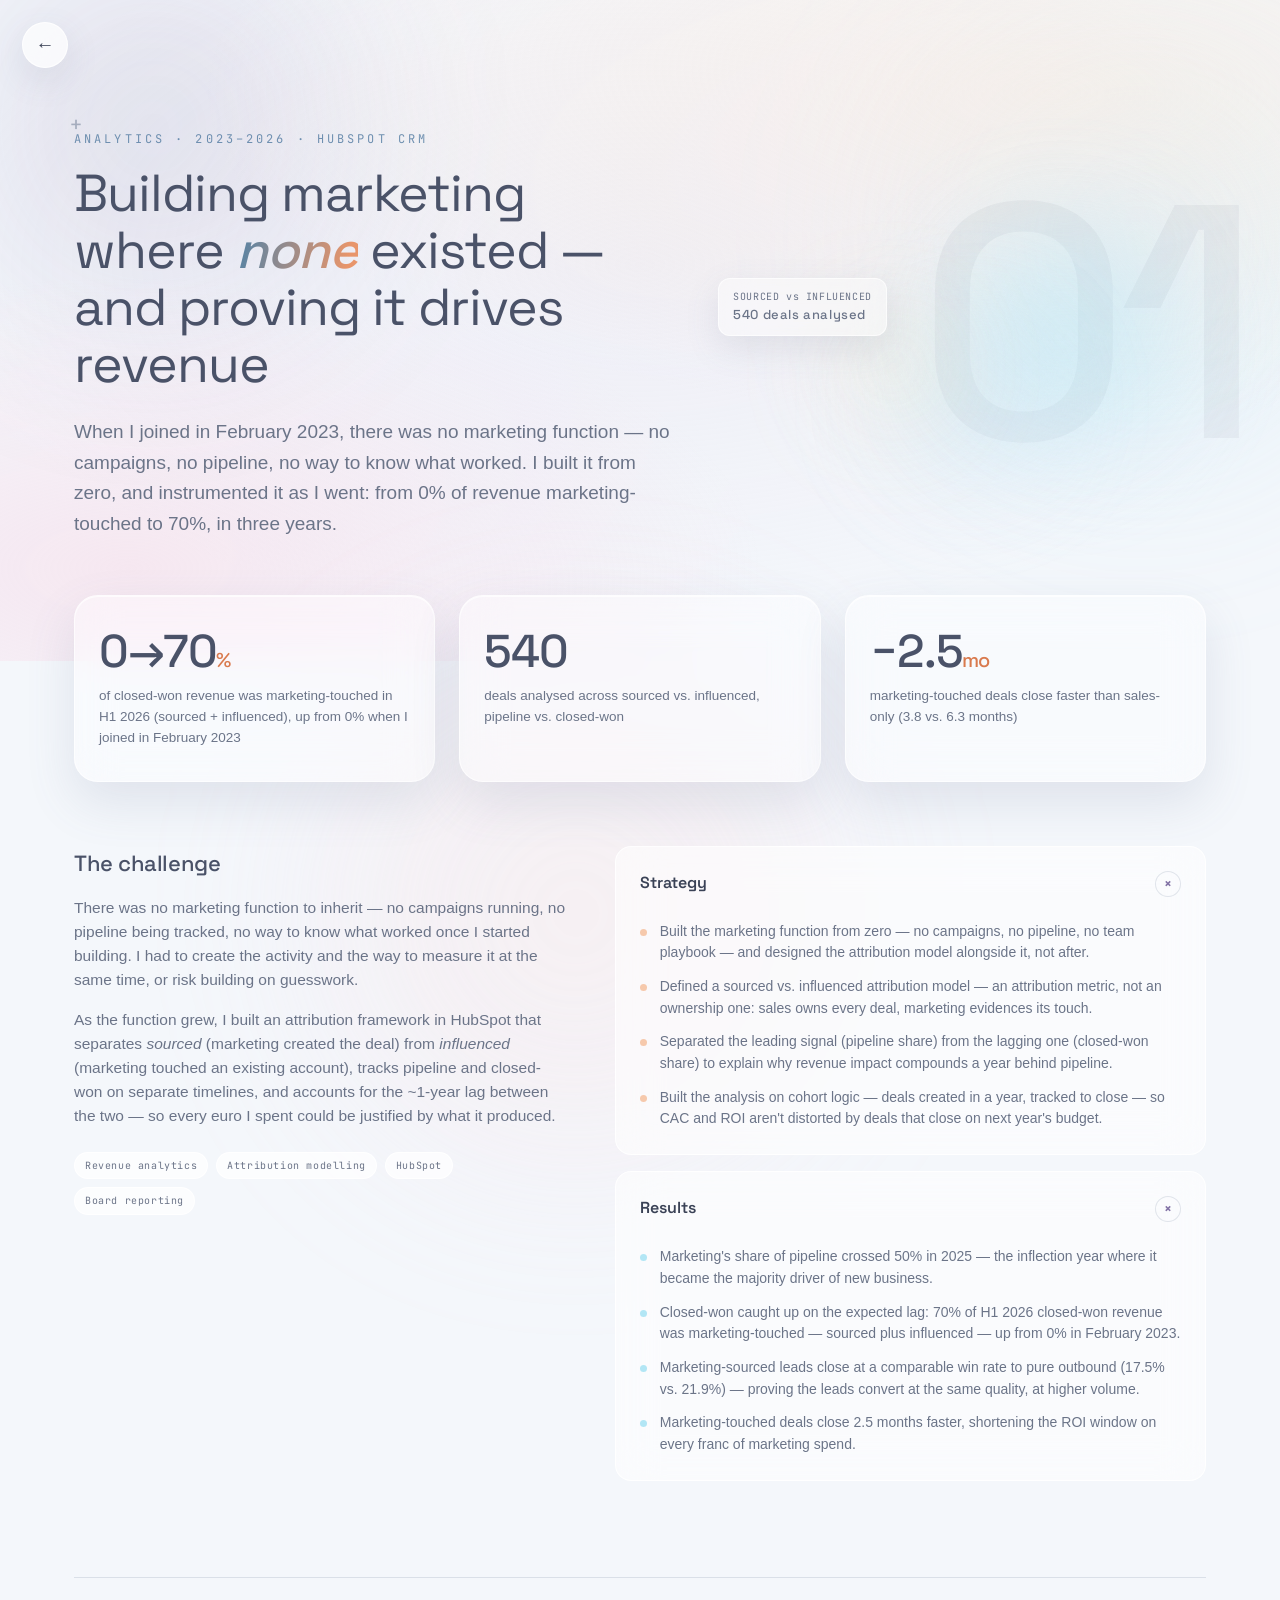
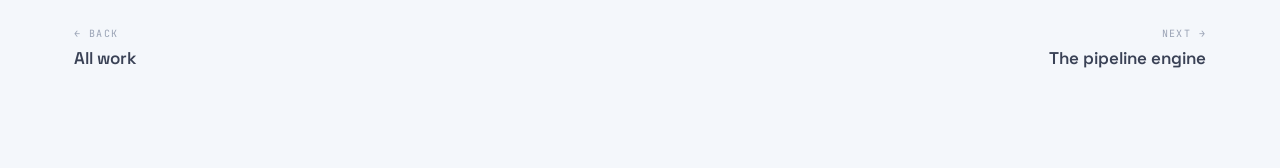
==== case-01-attribution.html @ 5f2e3ffb "Add files via upload Portfolio v2" ====
<!DOCTYPE html>
<html lang="en">
<head>
<meta charset="UTF-8">
<meta name="viewport" content="width=device-width, initial-scale=1.0">
<title>Building marketing from zero — Léa Errog</title>
<meta name="description" content="How I built RetinAI's marketing function from zero and proved it drives revenue — from 0% to 70% of closed-won revenue, across 540 deals.">
<link rel="preconnect" href="https://fonts.googleapis.com">
<link rel="preconnect" href="https://fonts.gstatic.com" crossorigin>
<link href="https://fonts.googleapis.com/css2?family=Space+Grotesk:wght@400;500;600;700&family=JetBrains+Mono:wght@400;500&display=swap" rel="stylesheet">
<link rel="stylesheet" href="prism.css">
</head>
<body class="tint-photon">
<div class="aura"><span class="a"></span><span class="b"></span><span class="c"></span></div>
<a class="cs-back" href="index.html" aria-label="Back to home">←</a>

<section class="cs-hero">
  <div class="cs-hero-bg"></div>
  <div class="wrap">
    <div class="cs-num">01</div>
    <div class="cs-hero-grid">
      <div class="reveal">
        <div class="eyebrow mk">Analytics · 2023–2026 · HubSpot CRM</div>
        <h1>Building marketing where <span class="hl">none</span> existed — and proving it drives revenue</h1>
        <p class="cs-standfirst">When I joined in February 2023, there was no marketing function — no campaigns, no pipeline, no way to know what worked. I built it from zero, and instrumented it as I went: from 0% of revenue marketing-touched to 70%, in three years.</p>
      </div>
      <div class="cs-visual reveal">
        <div class="cs-orb a"></div>
        <div class="cs-orb b"></div>
        <div class="cs-orb c"></div>
        <div class="chip">SOURCED vs INFLUENCED<b>540 deals analysed</b></div>
      </div>
    </div>
  </div>
</section>

<div class="wrap">
  <div class="cs-stats">
    <div class="cs-stat glass reveal"><div class="n">0→70<span class="u">%</span></div><div class="c">of closed-won revenue was marketing-touched in H1 2026 (sourced + influenced), up from 0% when I joined in February 2023</div></div>
    <div class="cs-stat glass reveal"><div class="n">540</div><div class="c">deals analysed across sourced vs. influenced, pipeline vs. closed-won</div></div>
    <div class="cs-stat glass reveal"><div class="n">−2.5<span class="u">mo</span></div><div class="c">marketing-touched deals close faster than sales-only (3.8 vs. 6.3 months)</div></div>
  </div>

  <div class="cs-body">
    <div class="cs-context reveal">
      <h2>The challenge</h2>
      <p>There was no marketing function to inherit — no campaigns running, no pipeline being tracked, no way to know what worked once I started building. I had to create the activity and the way to measure it at the same time, or risk building on guesswork.</p>
      <p>As the function grew, I built an attribution framework in HubSpot that separates <em>sourced</em> (marketing created the deal) from <em>influenced</em> (marketing touched an existing account), tracks pipeline and closed-won on separate timelines, and accounts for the ~1-year lag between the two — so every euro I spent could be justified by what it produced.</p>
      <div class="tags">
        <span>Revenue analytics</span><span>Attribution modelling</span><span>HubSpot</span><span>Board reporting</span>
      </div>
    </div>

    <div class="cs-toggles reveal">
      <details class="tg" open>
        <summary>Strategy <span class="ic">+</span></summary>
        <div class="content">
          <ul>
            <li>Built the marketing function from zero — no campaigns, no pipeline, no team playbook — and designed the attribution model alongside it, not after.</li>
            <li>Defined a sourced vs. influenced attribution model — an attribution metric, not an ownership one: sales owns every deal, marketing evidences its touch.</li>
            <li>Separated the leading signal (pipeline share) from the lagging one (closed-won share) to explain why revenue impact compounds a year behind pipeline.</li>
            <li>Built the analysis on cohort logic — deals created in a year, tracked to close — so CAC and ROI aren't distorted by deals that close on next year's budget.</li>
          </ul>
        </div>
      </details>
      <details class="tg res" open>
        <summary>Results <span class="ic">+</span></summary>
        <div class="content">
          <ul>
            <li>Marketing's share of pipeline crossed 50% in 2025 — the inflection year where it became the majority driver of new business.</li>
            <li>Closed-won caught up on the expected lag: 70% of H1 2026 closed-won revenue was marketing-touched — sourced plus influenced — up from 0% in February 2023.</li>
            <li>Marketing-sourced leads close at a comparable win rate to pure outbound (17.5% vs. 21.9%) — proving the leads convert at the same quality, at higher volume.</li>
            <li>Marketing-touched deals close 2.5 months faster, shortening the ROI window on every franc of marketing spend.</li>
          </ul>
        </div>
      </details>
    </div>
  </div>

  <nav class="cs-nav">
    <a class="prev" href="index.html"><span class="lbl">← Back</span><span class="t">All work</span></a>
    <a class="next" href="case-02-demand.html"><span class="lbl">Next →</span><span class="t">The pipeline engine</span></a>
  </nav>
</div>

<script>
const io=new IntersectionObserver((es)=>{es.forEach(e=>{if(e.isIntersecting){e.target.classList.add('in');io.unobserve(e.target)}})},{threshold:.12});
document.querySelectorAll('.reveal').forEach((el,i)=>{el.style.transitionDelay=(Math.min(i,5)*70)+'ms';io.observe(el)});
</script>
</body>
</html>
---- prism.css ----
/* ============================================================
   PRISM — shared design system for Léa Errog's portfolio
   Light, prismatic, glass. Reused by every page.
   ============================================================ */

:root{
  --chalk:#F7F9FB;--frost:#EDF1F4;--ice:#C3D5EA;--photon:#B2E6F5;
  --vectoris:#587FA4;--prisme:#8272A5;
  --radiance:#FCEBDD;--phare:#E79A63;--flux:#F6E6A8;--aurora:#F9D0E2;
  --accent:#E8956B;--accent-deep:#D97A4E;--accent-soft:#F6C9AC;

  --bg:#F4F7FB;--bg-elev:#FFFFFF;
  --surface:rgba(255,255,255,0.55);
  --surface-strong:rgba(255,255,255,0.72);
  --surface-brd:rgba(255,255,255,0.85);
  --ink:#3A4256;--ink-soft:#6B7488;--ink-faint:#9AA3B5;
  --hairline:rgba(90,105,140,0.16);

  --glass-blur:22px;
  --shadow-sm:0 1px 2px rgba(90,105,140,.06),0 4px 14px rgba(90,105,140,.06);
  --shadow-md:0 12px 34px rgba(90,105,140,.13);
  --shadow-lg:0 30px 70px rgba(90,105,140,.18);

  --font-display:"Space Grotesk",-apple-system,BlinkMacSystemFont,"Segoe UI",sans-serif;
  --font-body:-apple-system,BlinkMacSystemFont,"Segoe UI",Roboto,Helvetica,Arial,sans-serif;
  --font-mono:"JetBrains Mono",ui-monospace,SFMono-Regular,Menlo,monospace;

  --s2:8px;--s3:12px;--s4:16px;--s6:24px;--s8:32px;--s12:48px;--s16:64px;--s24:96px;--s32:128px;
  --r-s:10px;--r-m:16px;--r-l:24px;--r-xl:34px;--r-pill:999px;

  /* iridescent recipes */
  --iris-1:linear-gradient(135deg,#DCE7F3 0%,#C9E4F1 35%,#E4D9EC 68%,#FCEBDD 100%);
  --iris-2:linear-gradient(150deg,#E8E1F0 0%,#C9E4F1 40%,#F9D0E2 75%,#F6E6A8 100%);
  --iris-3:linear-gradient(120deg,#B2E6F5 0%,#8272A5 55%,#F6C9AC 100%);
}

*{box-sizing:border-box;margin:0;padding:0}
html{scroll-behavior:smooth}
body{
  font-family:var(--font-body);
  background:var(--bg);
  color:var(--ink);
  line-height:1.55;
  -webkit-font-smoothing:antialiased;
  overflow-x:hidden;
}

/* ambient prismatic wash — shared */
.aura{position:fixed;inset:0;z-index:0;pointer-events:none}
.aura span{position:absolute;border-radius:50%;filter:blur(100px);opacity:.65}
.aura .a{width:44vw;height:44vw;left:-10vw;top:-12vw;background:radial-gradient(circle,rgba(130,114,165,.4),transparent 62%)}
.aura .b{width:50vw;height:50vw;right:-14vw;top:-6vw;background:radial-gradient(circle,rgba(178,230,245,.6),transparent 62%)}
.aura .c{width:42vw;height:42vw;left:24vw;bottom:-22vw;background:radial-gradient(circle,rgba(252,235,221,.55),rgba(249,208,226,.35) 55%,transparent 70%)}

.wrap{position:relative;z-index:1;max-width:1180px;margin:0 auto;padding:0 var(--s6)}

/* crosshair marker */
.mk{position:relative}
.mk::before{content:"+";position:absolute;top:-16px;left:-4px;color:var(--ink-faint);
  font-family:var(--font-mono);font-weight:400;font-size:20px;line-height:1}

/* nav pill */
.nav{position:fixed;top:22px;left:50%;transform:translateX(-50%);z-index:50;
  display:flex;align-items:center;gap:6px;padding:6px 6px 6px 18px;
  background:var(--surface-strong);backdrop-filter:blur(var(--glass-blur));
  border:1px solid var(--surface-brd);border-radius:var(--r-pill);box-shadow:var(--shadow-md);
  transition:transform .4s cubic-bezier(.2,.8,.2,1),opacity .4s}
.nav.nav-hidden{transform:translateX(-50%) translateY(-140%);opacity:0;pointer-events:none}
.nav .brand{font-family:var(--font-display);font-weight:700;font-size:15px;letter-spacing:-.02em;margin-right:12px;display:flex;align-items:center;gap:8px;color:var(--ink);text-decoration:none}
.nav .brand .dot{width:9px;height:9px;border-radius:50%;
  background:conic-gradient(from 180deg,var(--photon),var(--prisme),var(--accent-soft),var(--photon))}
.nav .brand .avatar-nav{width:28px;height:28px;border-radius:50%;object-fit:cover;
  border:1.5px solid rgba(255,255,255,.9);box-shadow:0 2px 8px rgba(90,105,140,.2)}
.nav a.link{color:var(--ink-soft);text-decoration:none;font-size:13.5px;font-weight:500;padding:8px 14px;border-radius:var(--r-pill);transition:all .2s}
.nav a.link:hover{color:var(--ink);background:rgba(255,255,255,.5)}
.nav a.cta{background:var(--ink);color:#fff;font-size:13.5px;font-weight:600;padding:9px 16px;border-radius:var(--r-pill);text-decoration:none;transition:background .2s}
.nav a.cta:hover{background:var(--accent-deep)}
@media(max-width:640px){.nav a.link{display:none}}

/* glass panel */
.glass{background:var(--surface);backdrop-filter:blur(var(--glass-blur));
  border:1px solid var(--surface-brd);border-radius:var(--r-l);box-shadow:var(--shadow-md)}

/* eyebrow / labels */
.eyebrow{font-family:var(--font-mono);font-size:12px;letter-spacing:.26em;text-transform:uppercase;color:var(--prisme)}
.eyelabel{font-family:var(--font-mono);font-size:11px;letter-spacing:.2em;text-transform:uppercase;color:var(--ink-faint)}

/* buttons */
.btn{font-family:var(--font-body);font-weight:600;font-size:14px;padding:12px 22px;border-radius:var(--r-pill);
  border:1px solid transparent;cursor:pointer;transition:all .2s;display:inline-flex;gap:9px;align-items:center;text-decoration:none}
.btn:focus-visible{outline:2px solid var(--prisme);outline-offset:3px}
.btn-primary{background:var(--accent);color:#fff}
.btn-primary:hover{background:var(--accent-deep);transform:translateY(-1px)}
.btn-ghost{background:var(--surface-strong);backdrop-filter:blur(10px);border-color:var(--surface-brd);color:var(--ink)}
.btn-ghost:hover{border-color:var(--prisme);color:var(--prisme)}

/* arrow circle */
.arrow-circle{width:44px;height:44px;border-radius:50%;background:var(--ink);color:#fff;
  display:inline-flex;align-items:center;justify-content:center;font-size:18px;transition:all .25s;flex-shrink:0}

/* reveal on scroll */
.reveal{opacity:0;transform:translateY(24px);transition:opacity .7s ease,transform .7s cubic-bezier(.2,.8,.2,1)}
.reveal.in{opacity:1;transform:none}

@media(prefers-reduced-motion:reduce){
  *{animation:none!important;transition:none!important;scroll-behavior:auto!important}
  .reveal{opacity:1;transform:none}
}

/* ============================================================
   CASE STUDY PAGE LAYOUT (shared by all 5 case pages)
   ============================================================ */
.cs-back{position:fixed;top:22px;left:22px;z-index:50;width:46px;height:46px;border-radius:50%;
  background:var(--surface-strong);backdrop-filter:blur(var(--glass-blur));border:1px solid var(--surface-brd);
  box-shadow:var(--shadow-md);display:flex;align-items:center;justify-content:center;color:var(--ink);text-decoration:none;font-size:19px;transition:all .2s}
.cs-back:hover{border-color:var(--prisme);color:var(--prisme);transform:translateX(-2px)}

/* hero of a case study: giant number + out-of-frame iridescent visual */
.cs-hero{position:relative;padding:130px 0 var(--s8);overflow:visible}
.cs-hero-bg{position:absolute;top:0;left:0;right:0;bottom:-90px;z-index:0;pointer-events:none;
  background:radial-gradient(120% 90% at 82% 14%,var(--tint-a,rgba(252,235,221,.5)),transparent 55%),
             radial-gradient(90% 80% at 10% 86%,var(--tint-b,rgba(249,208,226,.4)),transparent 55%),
             radial-gradient(90% 90% at 50% 40%,rgba(226,217,236,.28),transparent 62%)}
.cs-hero .eyebrow{margin-bottom:var(--s4);color:var(--vectoris);opacity:.85}
.cs-hero-grid{display:grid;grid-template-columns:1.1fr 0.9fr;gap:var(--s12);align-items:center}
.cs-num{position:absolute;top:60px;right:-20px;font-family:var(--font-display);font-weight:500;
  font-size:clamp(150px,26vw,340px);letter-spacing:-.04em;line-height:.8;color:#4A5268;opacity:.06;z-index:0;pointer-events:none}
.cs-hero h1{font-family:var(--font-display);font-weight:400;letter-spacing:-.02em;line-height:1.1;
  font-size:clamp(30px,4.2vw,52px);margin-bottom:var(--s6);position:relative;z-index:2;color:#4A5268}
.cs-standfirst{font-size:clamp(15px,1.8vw,19px);color:var(--ink-soft);max-width:600px;position:relative;z-index:2;line-height:1.6}

/* per-case colour echo (matches its folder on the home) */
.tint-photon{--orb:linear-gradient(120deg,#B2E6F5,#587FA4 60%,#C9E4F1);--orb-b:linear-gradient(150deg,#EAF6FB,#C9E4F1 55%,#B2E6F5)}
.tint-teal  {--orb:linear-gradient(120deg,#B4E1CB,#6FB89A 60%,#C9E4F1);--orb-b:linear-gradient(150deg,#E1F5EE,#B4E1CB 55%,#9FE1CB)}
.tint-coral {--orb:linear-gradient(120deg,#FCEBDD,#E79A63 65%,#F6C9AC);--orb-b:linear-gradient(150deg,#FDEFE8,#FCEBDD 55%,#F6C9AC)}
.tint-prisme{--orb:linear-gradient(120deg,#E4D9EC,#8272A5 60%,#F9D0E2);--orb-b:linear-gradient(150deg,#F7EEF9,#E4D9EC 55%,#C9C0DC)}
.tint-aurora{--orb:linear-gradient(120deg,#F9D0E2,#B85A82 65%,#E4D9EC);--orb-b:linear-gradient(150deg,#FDEAF1,#F9D0E2 55%,#F4C0D1)}

/* per-case colour echo (soft, matches its folder on the home) */
.tint-photon{--orb:radial-gradient(circle,rgba(178,230,245,.7),transparent 66%);--orb-b:radial-gradient(circle,rgba(201,228,241,.6),transparent 66%);--cs-hl:#4E82A8}
.tint-teal  {--orb:radial-gradient(circle,rgba(180,225,203,.65),transparent 66%);--orb-b:radial-gradient(circle,rgba(159,225,203,.55),transparent 66%);--cs-hl:#4E9E7B}
.tint-coral {--orb:radial-gradient(circle,rgba(252,235,221,.75),transparent 66%);--orb-b:radial-gradient(circle,rgba(246,201,172,.6),transparent 66%);--cs-hl:#D97A4E}
.tint-prisme{--orb:radial-gradient(circle,rgba(226,217,236,.7),transparent 66%);--orb-b:radial-gradient(circle,rgba(249,208,226,.55),transparent 66%);--cs-hl:#8272A5}
.tint-aurora{--orb:radial-gradient(circle,rgba(249,208,226,.72),transparent 66%);--orb-b:radial-gradient(circle,rgba(244,192,209,.55),transparent 66%);--cs-hl:#C05F86}

/* title highlight, echoing the home hero */
.cs-hero h1 .hl{font-style:italic;font-weight:500;
  background:linear-gradient(100deg,var(--cs-hl,var(--prisme)),var(--accent) 90%);-webkit-background-clip:text;background-clip:text;color:transparent}

/* out-of-frame visual — soft diffuse blend, not a hard circle */
.cs-visual{position:relative;height:400px}
.cs-orb{position:absolute;border-radius:50%;filter:blur(48px);pointer-events:none;
  animation:orbFloat 13s ease-in-out infinite}
.cs-orb.a{width:70%;aspect-ratio:1;right:-6%;top:8%;background:var(--orb,radial-gradient(circle,rgba(178,230,245,.65),transparent 66%));opacity:.85}
.cs-orb.b{width:52%;aspect-ratio:1;right:22%;bottom:2%;background:var(--orb-b,radial-gradient(circle,rgba(249,208,226,.6),transparent 66%));opacity:.75;animation-duration:10s;animation-direction:reverse}
.cs-orb.c{width:40%;aspect-ratio:1;right:44%;top:34%;background:radial-gradient(circle,rgba(246,230,168,.4),transparent 66%);opacity:.6;animation-duration:16s}
@keyframes orbFloat{0%,100%{transform:translate(0,0) scale(1)}50%{transform:translate(-14px,-20px) scale(1.05)}}
.cs-visual .chip{position:absolute;top:36%;left:0;z-index:3;background:rgba(255,255,255,0.42);backdrop-filter:blur(16px) saturate(1.2);
  border:1px solid rgba(255,255,255,0.65);border-radius:12px;padding:10px 14px;box-shadow:var(--shadow-md);
  font-family:var(--font-mono);font-size:10px;letter-spacing:.06em;color:var(--ink-soft)}
.cs-visual .chip b{color:var(--ink-soft);font-weight:500;display:block;font-size:13px;font-family:var(--font-display)}
@media(max-width:860px){
  .cs-hero-grid{grid-template-columns:1fr}
  .cs-visual{height:220px;order:-1}
  .cs-num{font-size:clamp(120px,40vw,220px);top:80px}
}

/* stat strip — glass cards like the home */
.cs-stats{display:grid;grid-template-columns:repeat(3,1fr);gap:var(--s6);margin:var(--s6) 0 var(--s16);position:relative;z-index:1}
.cs-stat{padding:var(--s8) var(--s6);position:relative;overflow:hidden;border-radius:var(--r-l);
  background:rgba(255,255,255,0.42);backdrop-filter:blur(22px) saturate(1.3);-webkit-backdrop-filter:blur(22px) saturate(1.3);
  border:1px solid rgba(255,255,255,0.65);box-shadow:0 20px 50px rgba(90,105,140,.14),inset 0 1px 0 rgba(255,255,255,.7);
  transition:transform .4s cubic-bezier(.2,.8,.2,1),box-shadow .4s}
.cs-stat:hover{transform:translateY(-5px);box-shadow:0 28px 60px rgba(90,105,140,.2)}
.cs-stat .n{font-family:var(--font-display);font-weight:500;font-size:clamp(34px,4vw,46px);letter-spacing:-.03em;line-height:1;position:relative;color:#4A5268}
.cs-stat .n .u{font-size:20px;color:var(--accent-deep)}
.cs-stat .c{font-size:13.5px;color:var(--ink-soft);margin-top:var(--s3);position:relative}
@media(max-width:720px){.cs-stats{grid-template-columns:1fr}}

/* body: context + toggles */
.cs-body{padding-bottom:var(--s24);display:grid;grid-template-columns:1fr 1.2fr;gap:var(--s12);align-items:start}
.cs-context h2{font-family:var(--font-display);font-weight:500;font-size:22px;letter-spacing:-.02em;margin-bottom:var(--s4);color:#4A5268}
.cs-context p{color:var(--ink-soft);font-size:15.5px;margin-bottom:var(--s4)}
.cs-context .tags{display:flex;gap:8px;flex-wrap:wrap;margin-top:var(--s6)}
.cs-context .tags span{font-family:var(--font-mono);font-size:10px;letter-spacing:.06em;padding:5px 10px;border-radius:var(--r-pill);
  background:var(--surface-strong);border:1px solid var(--surface-brd);color:var(--ink-soft)}
.cs-toggles{display:flex;flex-direction:column;gap:var(--s4)}
.tg{border-radius:var(--r-m);border:1px solid var(--surface-brd);background:var(--surface);backdrop-filter:blur(var(--glass-blur));overflow:hidden}
.tg summary{list-style:none;cursor:pointer;padding:var(--s6);display:flex;align-items:center;justify-content:space-between;
  font-family:var(--font-display);font-weight:600;font-size:16px;transition:background .2s}
.tg summary::-webkit-details-marker{display:none}
.tg summary:hover{background:rgba(255,255,255,.4)}
.tg summary .ic{width:26px;height:26px;border-radius:50%;border:1px solid var(--hairline);display:flex;align-items:center;justify-content:center;font-size:15px;color:var(--prisme);transition:transform .3s}
.tg[open] summary .ic{transform:rotate(45deg)}
.tg .content{padding:0 var(--s6) var(--s6)}
.tg .content ul{list-style:none;display:flex;flex-direction:column;gap:var(--s3)}
.tg .content li{font-size:14px;color:var(--ink-soft);padding-left:20px;position:relative;line-height:1.55}
.tg .content li::before{content:"";position:absolute;left:0;top:8px;width:7px;height:7px;border-radius:50%;background:var(--accent-soft)}
.tg.res .content li::before{background:var(--photon)}
@media(max-width:860px){.cs-body{grid-template-columns:1fr}}

/* prev/next nav between case studies */
.cs-nav{border-top:1px solid var(--hairline);padding:var(--s12) 0 var(--s24);display:flex;justify-content:space-between;gap:var(--s4);flex-wrap:wrap}
.cs-nav a{text-decoration:none;color:var(--ink);display:flex;flex-direction:column;gap:4px;transition:color .2s}
.cs-nav a:hover{color:var(--accent-deep)}
.cs-nav a .lbl{font-family:var(--font-mono);font-size:10px;letter-spacing:.14em;text-transform:uppercase;color:var(--ink-faint)}
.cs-nav a .t{font-family:var(--font-display);font-weight:600;font-size:17px}
.cs-nav a.next{text-align:right;margin-left:auto}
@media(prefers-reduced-motion:reduce){.cs-orb{animation:none}}
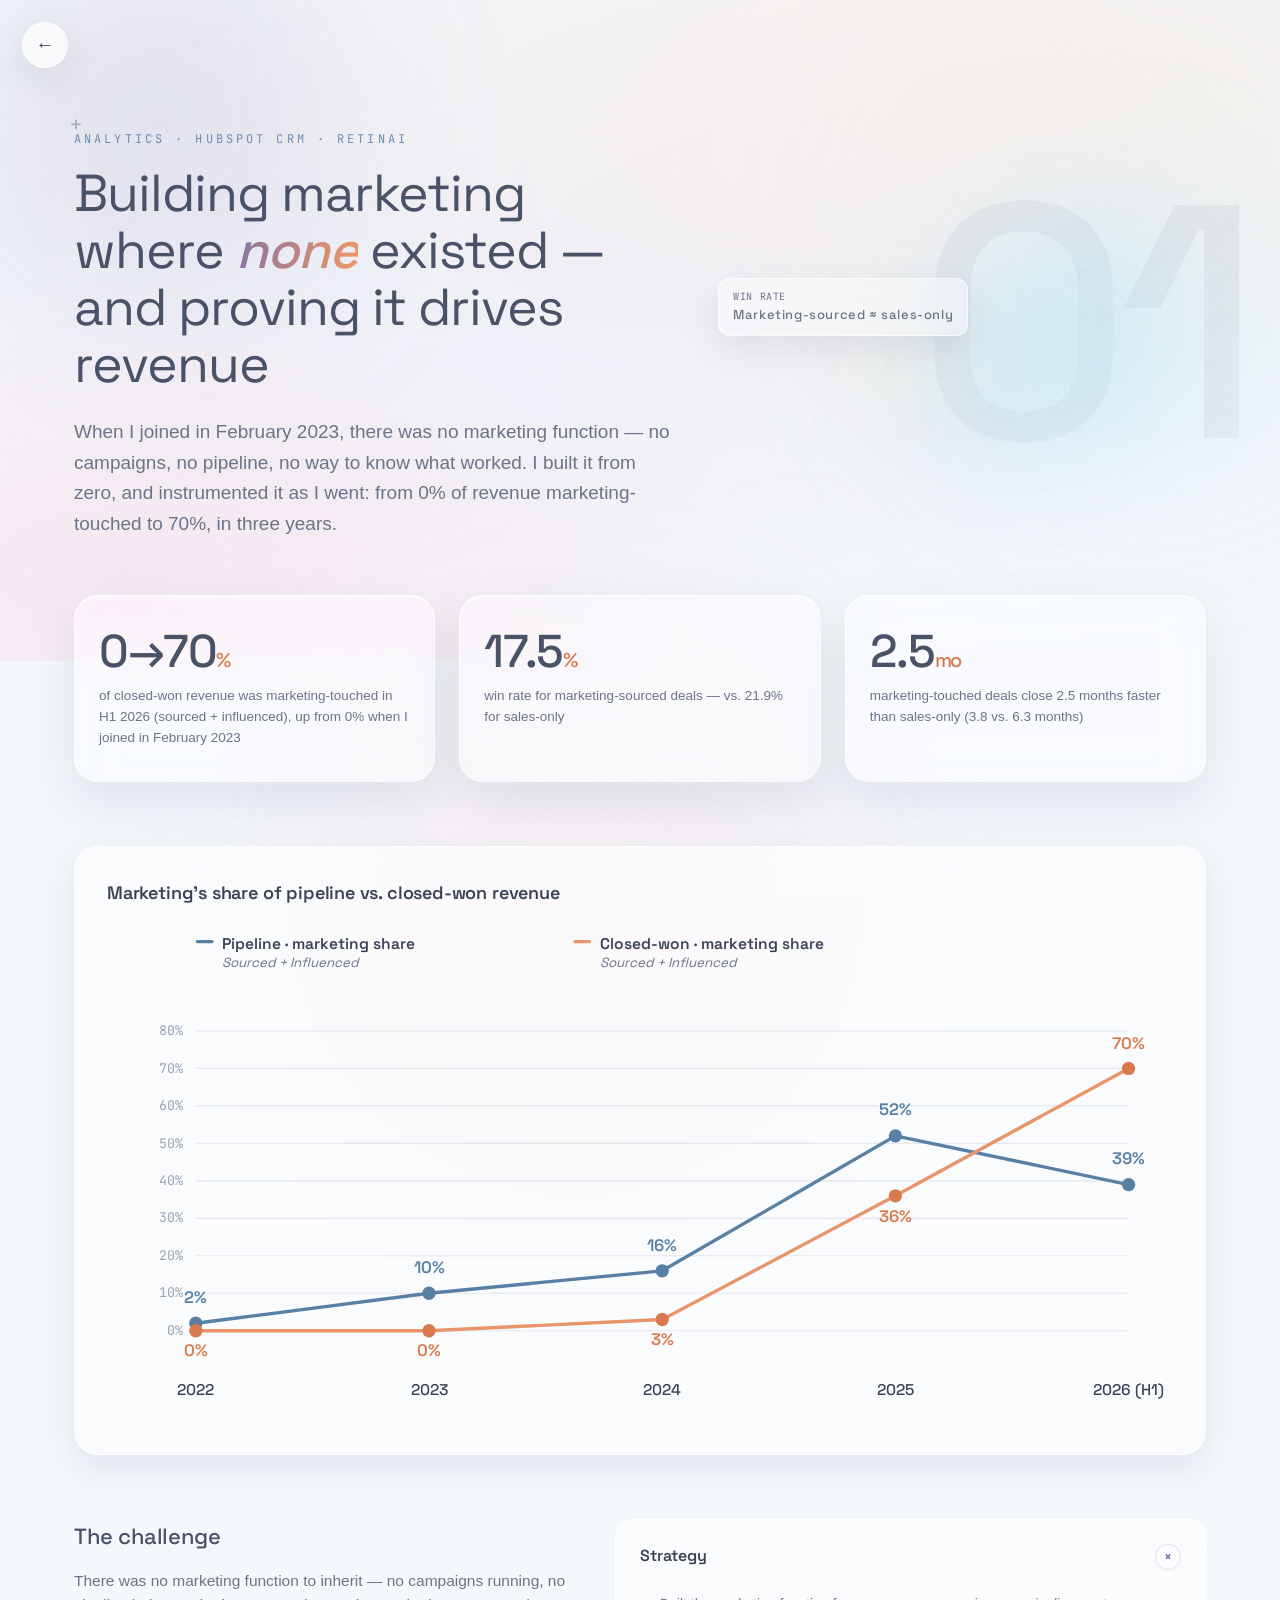
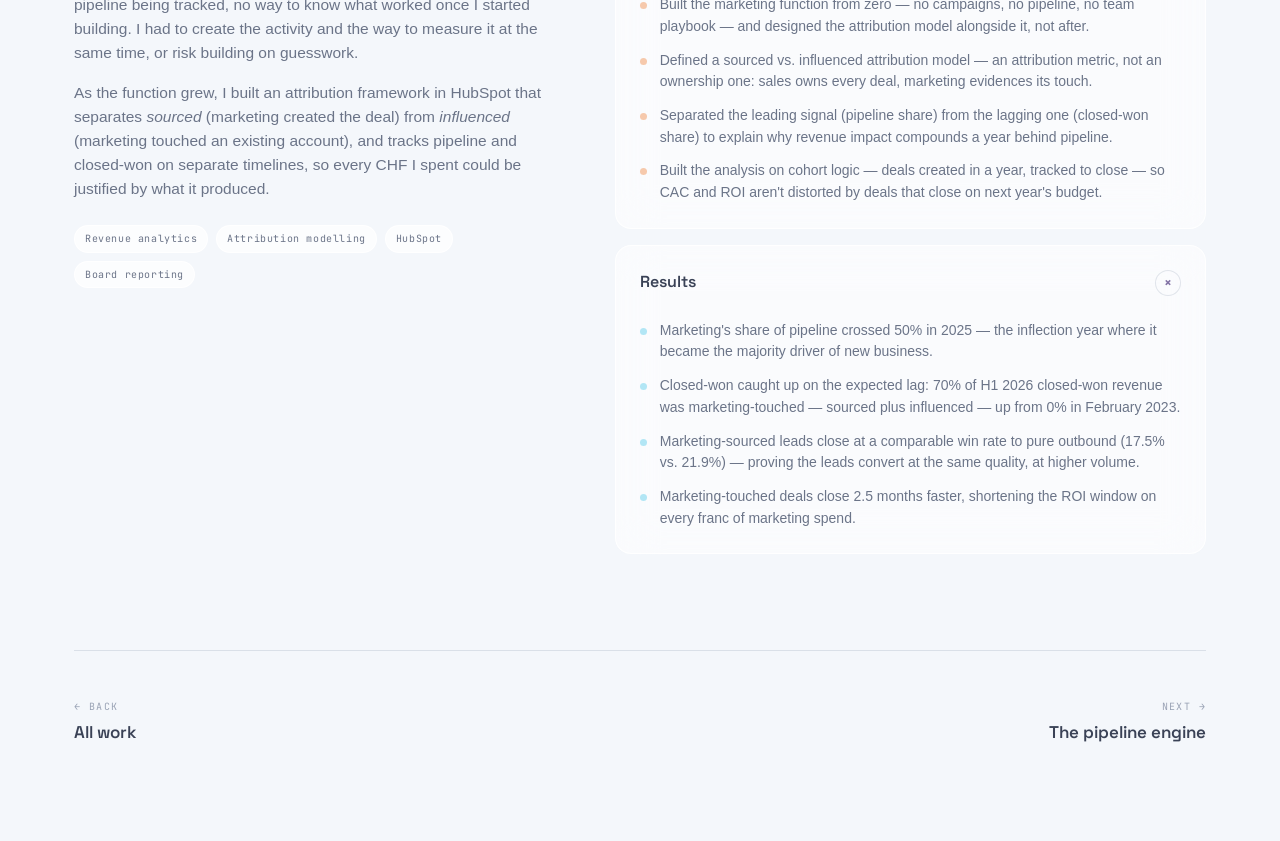
==== commit 25b52590: "Case study 1, improved Updated marketing attribution framework to track revenue in CHF instead of eu" ====
--- a/case-01-attribution.html
+++ b/case-01-attribution.html
@@ -8,7 +8,257 @@
 <link rel="preconnect" href="https://fonts.googleapis.com">
 <link rel="preconnect" href="https://fonts.gstatic.com" crossorigin>
 <link href="https://fonts.googleapis.com/css2?family=Space+Grotesk:wght@400;500;600;700&family=JetBrains+Mono:wght@400;500&display=swap" rel="stylesheet">
-<link rel="stylesheet" href="prism.css">
+<style>
+/* ============================================================
+   PRISM — shared design system for Léa Errog's portfolio
+   Light, prismatic, glass. Reused by every page.
+   ============================================================ */
+
+:root{
+  --chalk:#F7F9FB;--frost:#EDF1F4;--ice:#C3D5EA;--photon:#B2E6F5;
+  --vectoris:#587FA4;--prisme:#8272A5;
+  --radiance:#FCEBDD;--phare:#E79A63;--flux:#F6E6A8;--aurora:#F9D0E2;
+  --accent:#E8956B;--accent-deep:#D97A4E;--accent-soft:#F6C9AC;
+
+  --bg:#F4F7FB;--bg-elev:#FFFFFF;
+  --surface:rgba(255,255,255,0.55);
+  --surface-strong:rgba(255,255,255,0.72);
+  --surface-brd:rgba(255,255,255,0.85);
+  --ink:#3A4256;--ink-soft:#6B7488;--ink-faint:#9AA3B5;
+  --hairline:rgba(90,105,140,0.16);
+
+  --glass-blur:22px;
+  --shadow-sm:0 1px 2px rgba(90,105,140,.06),0 4px 14px rgba(90,105,140,.06);
+  --shadow-md:0 12px 34px rgba(90,105,140,.13);
+  --shadow-lg:0 30px 70px rgba(90,105,140,.18);
+
+  --font-display:"Space Grotesk",-apple-system,BlinkMacSystemFont,"Segoe UI",sans-serif;
+  --font-body:-apple-system,BlinkMacSystemFont,"Segoe UI",Roboto,Helvetica,Arial,sans-serif;
+  --font-mono:"JetBrains Mono",ui-monospace,SFMono-Regular,Menlo,monospace;
+
+  --s2:8px;--s3:12px;--s4:16px;--s6:24px;--s8:32px;--s12:48px;--s16:64px;--s24:96px;--s32:128px;
+  --r-s:10px;--r-m:16px;--r-l:24px;--r-xl:34px;--r-pill:999px;
+
+  /* iridescent recipes */
+  --iris-1:linear-gradient(135deg,#DCE7F3 0%,#C9E4F1 35%,#E4D9EC 68%,#FCEBDD 100%);
+  --iris-2:linear-gradient(150deg,#E8E1F0 0%,#C9E4F1 40%,#F9D0E2 75%,#F6E6A8 100%);
+  --iris-3:linear-gradient(120deg,#B2E6F5 0%,#8272A5 55%,#F6C9AC 100%);
+}
+
+*{box-sizing:border-box;margin:0;padding:0}
+html{scroll-behavior:smooth}
+body{
+  font-family:var(--font-body);
+  background:var(--bg);
+  color:var(--ink);
+  line-height:1.55;
+  -webkit-font-smoothing:antialiased;
+  overflow-x:hidden;
+}
+
+/* ambient prismatic wash — shared */
+.aura{position:fixed;inset:0;z-index:0;pointer-events:none}
+.aura span{position:absolute;border-radius:50%;filter:blur(100px);opacity:.65}
+.aura .a{width:44vw;height:44vw;left:-10vw;top:-12vw;background:radial-gradient(circle,rgba(130,114,165,.4),transparent 62%)}
+.aura .b{width:50vw;height:50vw;right:-14vw;top:-6vw;background:radial-gradient(circle,rgba(178,230,245,.6),transparent 62%)}
+.aura .c{width:42vw;height:42vw;left:24vw;bottom:-22vw;background:radial-gradient(circle,rgba(252,235,221,.55),rgba(249,208,226,.35) 55%,transparent 70%)}
+
+.wrap{position:relative;z-index:1;max-width:1180px;margin:0 auto;padding:0 var(--s6)}
+
+/* crosshair marker */
+.mk{position:relative}
+.mk::before{content:"+";position:absolute;top:-16px;left:-4px;color:var(--ink-faint);
+  font-family:var(--font-mono);font-weight:400;font-size:20px;line-height:1}
+
+/* nav pill */
+.nav{position:fixed;top:22px;left:50%;transform:translateX(-50%);z-index:50;
+  display:flex;align-items:center;gap:6px;padding:6px 6px 6px 18px;
+  background:var(--surface-strong);backdrop-filter:blur(var(--glass-blur));
+  border:1px solid var(--surface-brd);border-radius:var(--r-pill);box-shadow:var(--shadow-md);
+  transition:transform .4s cubic-bezier(.2,.8,.2,1),opacity .4s}
+.nav.nav-hidden{transform:translateX(-50%) translateY(-140%);opacity:0;pointer-events:none}
+.nav .brand{font-family:var(--font-display);font-weight:700;font-size:15px;letter-spacing:-.02em;margin-right:12px;display:flex;align-items:center;gap:8px;color:var(--ink);text-decoration:none}
+.nav .brand .dot{width:9px;height:9px;border-radius:50%;
+  background:conic-gradient(from 180deg,var(--photon),var(--prisme),var(--accent-soft),var(--photon))}
+.nav .brand .avatar-nav{width:28px;height:28px;border-radius:50%;object-fit:cover;
+  border:1.5px solid rgba(255,255,255,.9);box-shadow:0 2px 8px rgba(90,105,140,.2)}
+.nav a.link{color:var(--ink-soft);text-decoration:none;font-size:13.5px;font-weight:500;padding:8px 14px;border-radius:var(--r-pill);transition:all .2s}
+.nav a.link:hover{color:var(--ink);background:rgba(255,255,255,.5)}
+.nav a.cta{background:var(--ink);color:#fff;font-size:13.5px;font-weight:600;padding:9px 16px;border-radius:var(--r-pill);text-decoration:none;transition:background .2s}
+.nav a.cta:hover{background:var(--accent-deep)}
+@media(max-width:640px){.nav a.link{display:none}}
+
+/* glass panel */
+.glass{background:var(--surface);backdrop-filter:blur(var(--glass-blur));
+  border:1px solid var(--surface-brd);border-radius:var(--r-l);box-shadow:var(--shadow-md)}
+
+/* eyebrow / labels */
+.eyebrow{font-family:var(--font-mono);font-size:12px;letter-spacing:.26em;text-transform:uppercase;color:var(--prisme)}
+.eyelabel{font-family:var(--font-mono);font-size:11px;letter-spacing:.2em;text-transform:uppercase;color:var(--ink-faint)}
+
+/* buttons */
+.btn{font-family:var(--font-body);font-weight:600;font-size:14px;padding:12px 22px;border-radius:var(--r-pill);
+  border:1px solid transparent;cursor:pointer;transition:all .2s;display:inline-flex;gap:9px;align-items:center;text-decoration:none}
+.btn:focus-visible{outline:2px solid var(--prisme);outline-offset:3px}
+.btn-primary{background:var(--accent);color:#fff}
+.btn-primary:hover{background:var(--accent-deep);transform:translateY(-1px)}
+.btn-ghost{background:var(--surface-strong);backdrop-filter:blur(10px);border-color:var(--surface-brd);color:var(--ink)}
+.btn-ghost:hover{border-color:var(--prisme);color:var(--prisme)}
+
+/* arrow circle */
+.arrow-circle{width:44px;height:44px;border-radius:50%;background:var(--ink);color:#fff;
+  display:inline-flex;align-items:center;justify-content:center;font-size:18px;transition:all .25s;flex-shrink:0}
+
+/* reveal on scroll */
+.reveal{opacity:0;transform:translateY(24px);transition:opacity .7s ease,transform .7s cubic-bezier(.2,.8,.2,1)}
+.reveal.in{opacity:1;transform:none}
+
+@media(prefers-reduced-motion:reduce){
+  *{animation:none!important;transition:none!important;scroll-behavior:auto!important}
+  .reveal{opacity:1;transform:none}
+}
+
+/* ============================================================
+   CASE STUDY PAGE LAYOUT (shared by all 5 case pages)
+   ============================================================ */
+.cs-back{position:fixed;top:22px;left:22px;z-index:50;width:46px;height:46px;border-radius:50%;
+  background:var(--surface-strong);backdrop-filter:blur(var(--glass-blur));border:1px solid var(--surface-brd);
+  box-shadow:var(--shadow-md);display:flex;align-items:center;justify-content:center;color:var(--ink);text-decoration:none;font-size:19px;transition:all .2s}
+.cs-back:hover{border-color:var(--prisme);color:var(--prisme);transform:translateX(-2px)}
+
+/* hero of a case study: giant number + out-of-frame iridescent visual */
+.cs-hero{position:relative;padding:130px 0 var(--s8);overflow:visible}
+.cs-hero-bg{position:absolute;top:0;left:0;right:0;bottom:-90px;z-index:0;pointer-events:none;
+  background:radial-gradient(120% 90% at 82% 14%,var(--tint-a,rgba(252,235,221,.5)),transparent 55%),
+             radial-gradient(90% 80% at 10% 86%,var(--tint-b,rgba(249,208,226,.4)),transparent 55%),
+             radial-gradient(90% 90% at 50% 40%,rgba(226,217,236,.28),transparent 62%)}
+.cs-hero .eyebrow{margin-bottom:var(--s4);color:var(--vectoris);opacity:.85}
+.cs-hero-grid{display:grid;grid-template-columns:1.1fr 0.9fr;gap:var(--s12);align-items:center}
+.cs-num{position:absolute;top:60px;right:-20px;font-family:var(--font-display);font-weight:500;
+  font-size:clamp(150px,26vw,340px);letter-spacing:-.04em;line-height:.8;color:#4A5268;opacity:.06;z-index:0;pointer-events:none}
+.cs-hero h1{font-family:var(--font-display);font-weight:400;letter-spacing:-.02em;line-height:1.1;
+  font-size:clamp(30px,4.2vw,52px);margin-bottom:var(--s6);position:relative;z-index:2;color:#4A5268}
+.cs-standfirst{font-size:clamp(15px,1.8vw,19px);color:var(--ink-soft);max-width:600px;position:relative;z-index:2;line-height:1.6}
+
+/* per-case colour echo (matches its folder on the home) */
+.tint-photon{--orb:linear-gradient(120deg,#B2E6F5,#587FA4 60%,#C9E4F1);--orb-b:linear-gradient(150deg,#EAF6FB,#C9E4F1 55%,#B2E6F5)}
+.tint-teal  {--orb:linear-gradient(120deg,#B4E1CB,#6FB89A 60%,#C9E4F1);--orb-b:linear-gradient(150deg,#E1F5EE,#B4E1CB 55%,#9FE1CB)}
+.tint-coral {--orb:linear-gradient(120deg,#FCEBDD,#E79A63 65%,#F6C9AC);--orb-b:linear-gradient(150deg,#FDEFE8,#FCEBDD 55%,#F6C9AC)}
+.tint-prisme{--orb:linear-gradient(120deg,#E4D9EC,#8272A5 60%,#F9D0E2);--orb-b:linear-gradient(150deg,#F7EEF9,#E4D9EC 55%,#C9C0DC)}
+.tint-aurora{--orb:linear-gradient(120deg,#F9D0E2,#B85A82 65%,#E4D9EC);--orb-b:linear-gradient(150deg,#FDEAF1,#F9D0E2 55%,#F4C0D1)}
+
+/* per-case colour echo (soft, matches its folder on the home) */
+.tint-photon{--orb:radial-gradient(circle,rgba(178,230,245,.7),transparent 66%);--orb-b:radial-gradient(circle,rgba(201,228,241,.6),transparent 66%);--cs-hl:#4E82A8}
+.tint-teal  {--orb:radial-gradient(circle,rgba(180,225,203,.65),transparent 66%);--orb-b:radial-gradient(circle,rgba(159,225,203,.55),transparent 66%);--cs-hl:#4E9E7B}
+.tint-coral {--orb:radial-gradient(circle,rgba(252,235,221,.75),transparent 66%);--orb-b:radial-gradient(circle,rgba(246,201,172,.6),transparent 66%);--cs-hl:#D97A4E}
+.tint-prisme{--orb:radial-gradient(circle,rgba(226,217,236,.7),transparent 66%);--orb-b:radial-gradient(circle,rgba(249,208,226,.55),transparent 66%);--cs-hl:#8272A5}
+.tint-aurora{--orb:radial-gradient(circle,rgba(249,208,226,.72),transparent 66%);--orb-b:radial-gradient(circle,rgba(244,192,209,.55),transparent 66%);--cs-hl:#C05F86}
+
+/* title highlight, echoing the home hero */
+.cs-hero h1 .hl{font-style:italic;font-weight:500;
+  background:linear-gradient(100deg,#8272A5,#E8956B 90%);-webkit-background-clip:text;background-clip:text;color:transparent}
+
+/* out-of-frame visual — soft diffuse blend, not a hard circle */
+.cs-visual{position:relative;height:400px}
+.cs-orb{position:absolute;border-radius:50%;filter:blur(48px);pointer-events:none;
+  animation:orbFloat 13s ease-in-out infinite}
+.cs-orb.a{width:70%;aspect-ratio:1;right:-6%;top:8%;background:var(--orb,radial-gradient(circle,rgba(178,230,245,.65),transparent 66%));opacity:.85}
+.cs-orb.b{width:52%;aspect-ratio:1;right:22%;bottom:2%;background:var(--orb-b,radial-gradient(circle,rgba(249,208,226,.6),transparent 66%));opacity:.75;animation-duration:10s;animation-direction:reverse}
+.cs-orb.c{width:40%;aspect-ratio:1;right:44%;top:34%;background:radial-gradient(circle,rgba(246,230,168,.4),transparent 66%);opacity:.6;animation-duration:16s}
+@keyframes orbFloat{0%,100%{transform:translate(0,0) scale(1)}50%{transform:translate(-14px,-20px) scale(1.05)}}
+.cs-visual .chip{position:absolute;top:36%;left:0;z-index:3;background:rgba(255,255,255,0.42);backdrop-filter:blur(16px) saturate(1.2);
+  border:1px solid rgba(255,255,255,0.65);border-radius:12px;padding:10px 14px;box-shadow:var(--shadow-md);
+  font-family:var(--font-mono);font-size:10px;letter-spacing:.06em;color:var(--ink-soft)}
+.cs-visual .chip b{color:var(--ink-soft);font-weight:500;display:block;font-size:13px;font-family:var(--font-display)}
+@media(max-width:860px){
+  .cs-hero-grid{grid-template-columns:1fr}
+  .cs-visual{height:220px;order:-1}
+  .cs-num{font-size:clamp(120px,40vw,220px);top:80px}
+}
+
+/* stat strip — glass cards like the home */
+.cs-stats{display:grid;grid-template-columns:repeat(3,1fr);gap:var(--s6);margin:var(--s6) 0 var(--s16);position:relative;z-index:1}
+.cs-stat{padding:var(--s8) var(--s6);position:relative;overflow:hidden;border-radius:var(--r-l);
+  background:rgba(255,255,255,0.42);backdrop-filter:blur(22px) saturate(1.3);-webkit-backdrop-filter:blur(22px) saturate(1.3);
+  border:1px solid rgba(255,255,255,0.65);box-shadow:0 20px 50px rgba(90,105,140,.14),inset 0 1px 0 rgba(255,255,255,.7);
+  transition:transform .4s cubic-bezier(.2,.8,.2,1),box-shadow .4s}
+.cs-stat:hover{transform:translateY(-5px);box-shadow:0 28px 60px rgba(90,105,140,.2)}
+.cs-stat .n{font-family:var(--font-display);font-weight:500;font-size:clamp(34px,4vw,46px);letter-spacing:-.03em;line-height:1;position:relative;color:#4A5268}
+.cs-stat .n .u{font-size:20px;color:var(--accent-deep)}
+.cs-stat .c{font-size:13.5px;color:var(--ink-soft);margin-top:var(--s3);position:relative}
+@media(max-width:720px){.cs-stats{grid-template-columns:1fr}}
+
+/* body: context + toggles */
+.cs-body{padding-bottom:var(--s24);display:grid;grid-template-columns:1fr 1.2fr;gap:var(--s12);align-items:start}
+.cs-context h2{font-family:var(--font-display);font-weight:500;font-size:22px;letter-spacing:-.02em;margin-bottom:var(--s4);color:#4A5268}
+.cs-context p{color:var(--ink-soft);font-size:15.5px;margin-bottom:var(--s4)}
+.cs-context .tags{display:flex;gap:8px;flex-wrap:wrap;margin-top:var(--s6)}
+.cs-context .tags span{font-family:var(--font-mono);font-size:10px;letter-spacing:.06em;padding:5px 10px;border-radius:var(--r-pill);
+  background:var(--surface-strong);border:1px solid var(--surface-brd);color:var(--ink-soft)}
+.cs-toggles{display:flex;flex-direction:column;gap:var(--s4)}
+.tg{border-radius:var(--r-m);border:1px solid var(--surface-brd);background:var(--surface);backdrop-filter:blur(var(--glass-blur));overflow:hidden}
+.tg summary{list-style:none;cursor:pointer;padding:var(--s6);display:flex;align-items:center;justify-content:space-between;
+  font-family:var(--font-display);font-weight:600;font-size:16px;transition:background .2s}
+.tg summary::-webkit-details-marker{display:none}
+.tg summary:hover{background:rgba(255,255,255,.4)}
+.tg summary .ic{width:26px;height:26px;border-radius:50%;border:1px solid var(--hairline);display:flex;align-items:center;justify-content:center;font-size:15px;color:var(--prisme);transition:transform .3s}
+.tg[open] summary .ic{transform:rotate(45deg)}
+.tg .content{padding:0 var(--s6) var(--s6)}
+.tg .content ul{list-style:none;display:flex;flex-direction:column;gap:var(--s3)}
+.tg .content li{font-size:14px;color:var(--ink-soft);padding-left:20px;position:relative;line-height:1.55}
+.tg .content li::before{content:"";position:absolute;left:0;top:8px;width:7px;height:7px;border-radius:50%;background:var(--accent-soft)}
+.tg.res .content li::before{background:var(--photon)}
+@media(max-width:860px){.cs-body{grid-template-columns:1fr}}
+
+/* prev/next nav between case studies */
+.cs-nav{border-top:1px solid var(--hairline);padding:var(--s12) 0 var(--s24);display:flex;justify-content:space-between;gap:var(--s4);flex-wrap:wrap}
+.cs-nav a{text-decoration:none;color:var(--ink);display:flex;flex-direction:column;gap:4px;transition:color .2s}
+.cs-nav a:hover{color:var(--accent-deep)}
+.cs-nav a .lbl{font-family:var(--font-mono);font-size:10px;letter-spacing:.14em;text-transform:uppercase;color:var(--ink-faint)}
+.cs-nav a .t{font-family:var(--font-display);font-weight:600;font-size:17px}
+.cs-nav a.next{text-align:right;margin-left:auto}
+@media(prefers-reduced-motion:reduce){.cs-orb{animation:none}}
+
+/* ============================================================
+   CASE STUDY CHART — branded proof visual
+   ============================================================ */
+.cs-chart{padding:var(--s8) var(--s8) var(--s6);margin:0 0 var(--s16);position:relative;overflow:hidden}
+.cs-chart .chart-head{display:flex;align-items:baseline;justify-content:space-between;flex-wrap:wrap;gap:var(--s3);margin-bottom:var(--s6)}
+.cs-chart h3{font-family:var(--font-display);font-weight:600;font-size:18px;letter-spacing:-.01em;color:var(--ink)}
+.cs-chart .chart-note{font-family:var(--font-mono);font-size:11px;color:var(--ink-faint)}
+.cs-chart svg{width:100%;height:auto;display:block}
+.cs-chart .legend-swatch{display:inline-block;width:16px;height:3px;border-radius:2px;vertical-align:middle;margin-right:6px}
+@media(max-width:640px){.cs-chart{padding:var(--s6) var(--s4)}}
+
+/* ============================================================
+   CASE STUDY GALLERY — before/after proof, framed screenshots
+   ============================================================ */
+.cs-gallery{padding:var(--s8);margin:0 0 var(--s16)}
+.cs-gallery .chart-head{margin-bottom:var(--s6)}
+.gal-pair{display:grid;grid-template-columns:1fr 1fr;gap:var(--s4);margin-bottom:var(--s6)}
+.gal-item{border-radius:var(--r-m);overflow:hidden;border:1px solid var(--hairline);background:var(--bg-elev);box-shadow:var(--shadow-sm)}
+.gal-item img{width:100%;height:auto;display:block}
+.gal-tag{padding:10px 14px;font-family:var(--font-mono);font-size:11px;letter-spacing:.08em;text-transform:uppercase;
+  display:flex;align-items:center;gap:8px;border-top:1px solid var(--hairline)}
+.gal-tag.before{color:var(--ink-faint)}
+.gal-tag.after{color:var(--accent-deep);font-weight:500}
+.gal-tag .dot{width:6px;height:6px;border-radius:50%;background:currentColor}
+.gal-solo{border-radius:var(--r-m);overflow:hidden;border:1px solid var(--hairline);background:var(--bg-elev);box-shadow:var(--shadow-sm)}
+.gal-solo .cap{padding:12px 16px;font-size:13px;color:var(--ink-soft);border-top:1px solid var(--hairline)}
+.gal-solo .cap b{color:var(--ink);font-weight:600}
+/* dark code-editor frame, kept intentional rather than jarring */
+.gal-code{border-radius:var(--r-m);overflow:hidden;background:#1E1E2E;box-shadow:var(--shadow-md);border:1px solid rgba(0,0,0,.2)}
+.gal-code .chrome{display:flex;gap:6px;padding:12px 14px;background:#181825}
+.gal-code .chrome span{width:10px;height:10px;border-radius:50%}
+.gal-code .chrome span:nth-child(1){background:#F38BA8}
+.gal-code .chrome span:nth-child(2){background:#F9E2AF}
+.gal-code .chrome span:nth-child(3){background:#A6E3A1}
+.gal-code img{width:100%;height:auto;display:block}
+.gal-code .cap{padding:12px 16px;font-size:13px;color:var(--ink-soft);background:var(--bg-elev);border-top:1px solid var(--hairline)}
+.gal-code .cap b{color:var(--ink);font-weight:600}
+@media(max-width:720px){.gal-pair{grid-template-columns:1fr}}
+
+</style>
 </head>
 <body class="tint-photon">
 <div class="aura"><span class="a"></span><span class="b"></span><span class="c"></span></div>
@@ -20,7 +270,7 @@
     <div class="cs-num">01</div>
     <div class="cs-hero-grid">
       <div class="reveal">
-        <div class="eyebrow mk">Analytics · 2023–2026 · HubSpot CRM</div>
+        <div class="eyebrow mk">Analytics · HubSpot CRM · RetinAI</div>
         <h1>Building marketing where <span class="hl">none</span> existed — and proving it drives revenue</h1>
         <p class="cs-standfirst">When I joined in February 2023, there was no marketing function — no campaigns, no pipeline, no way to know what worked. I built it from zero, and instrumented it as I went: from 0% of revenue marketing-touched to 70%, in three years.</p>
       </div>
@@ -28,7 +278,7 @@
         <div class="cs-orb a"></div>
         <div class="cs-orb b"></div>
         <div class="cs-orb c"></div>
-        <div class="chip">SOURCED vs INFLUENCED<b>540 deals analysed</b></div>
+        <div class="chip">WIN RATE<b>Marketing-sourced ≈ sales-only</b></div>
       </div>
     </div>
   </div>
@@ -37,15 +287,95 @@
 <div class="wrap">
   <div class="cs-stats">
     <div class="cs-stat glass reveal"><div class="n">0→70<span class="u">%</span></div><div class="c">of closed-won revenue was marketing-touched in H1 2026 (sourced + influenced), up from 0% when I joined in February 2023</div></div>
-    <div class="cs-stat glass reveal"><div class="n">540</div><div class="c">deals analysed across sourced vs. influenced, pipeline vs. closed-won</div></div>
-    <div class="cs-stat glass reveal"><div class="n">−2.5<span class="u">mo</span></div><div class="c">marketing-touched deals close faster than sales-only (3.8 vs. 6.3 months)</div></div>
+    <div class="cs-stat glass reveal"><div class="n">17.5<span class="u">%</span></div><div class="c">win rate for marketing-sourced deals — vs. 21.9% for sales-only</div></div>
+    <div class="cs-stat glass reveal"><div class="n">2.5<span class="u">mo</span></div><div class="c">marketing-touched deals close 2.5 months faster than sales-only (3.8 vs. 6.3 months)</div></div>
+  </div>
+
+  <div class="cs-chart glass reveal">
+    <div class="chart-head">
+      <h3>Marketing's share of pipeline vs. closed-won revenue</h3>
+    </div>
+    <svg viewBox="0 0 960 450" role="img" aria-label="Line chart showing marketing's share of pipeline rising from 2% in 2022 to 70% of pipeline by 2025, while marketing's share of closed-won revenue follows about one year behind, reaching 70% by H1 2026.">
+      <!-- gridlines -->
+      <g stroke="rgba(90,105,140,.14)" stroke-width="1">
+        <line x1="80" y1="360" x2="920" y2="360"/>
+        <line x1="80" y1="326.25" x2="920" y2="326.25"/>
+        <line x1="80" y1="292.5" x2="920" y2="292.5"/>
+        <line x1="80" y1="258.75" x2="920" y2="258.75"/>
+        <line x1="80" y1="225" x2="920" y2="225"/>
+        <line x1="80" y1="191.25" x2="920" y2="191.25"/>
+        <line x1="80" y1="157.5" x2="920" y2="157.5"/>
+        <line x1="80" y1="123.75" x2="920" y2="123.75"/>
+        <line x1="80" y1="90" x2="920" y2="90"/>
+      </g>
+      <!-- y-axis labels -->
+      <g font-family="JetBrains Mono, monospace" font-size="12" fill="#9AA3B5" text-anchor="end">
+        <text x="68" y="364">0%</text>
+        <text x="68" y="330">10%</text>
+        <text x="68" y="296">20%</text>
+        <text x="68" y="262">30%</text>
+        <text x="68" y="229">40%</text>
+        <text x="68" y="195">50%</text>
+        <text x="68" y="161">60%</text>
+        <text x="68" y="128">70%</text>
+        <text x="68" y="94">80%</text>
+      </g>
+      <!-- x-axis labels -->
+      <g font-family="Space Grotesk, sans-serif" font-size="14" font-weight="500" fill="#3A4256" text-anchor="middle">
+        <text x="80" y="418">2022</text>
+        <text x="290" y="418">2023</text>
+        <text x="500" y="418">2024</text>
+        <text x="710" y="418">2025</text>
+        <text x="920" y="418">2026 (H1)</text>
+      </g>
+
+      <!-- pipeline line (blue) -->
+      <polyline points="80,353.25 290,326.25 500,306 710,184.5 920,228.375" fill="none" stroke="#587FA4" stroke-width="3" stroke-linecap="round" stroke-linejoin="round"/>
+      <!-- closed-won line (accent) -->
+      <polyline points="80,360 290,360 500,349.875 710,238.5 920,123.75" fill="none" stroke="#E8956B" stroke-width="3" stroke-linecap="round" stroke-linejoin="round"/>
+
+      <!-- pipeline dots + labels -->
+      <g fill="#587FA4">
+        <circle cx="80" cy="353.25" r="6"/><circle cx="290" cy="326.25" r="6"/><circle cx="500" cy="306" r="6"/><circle cx="710" cy="184.5" r="6"/><circle cx="920" cy="228.375" r="6"/>
+      </g>
+      <g font-family="Space Grotesk, sans-serif" font-size="15" font-weight="600" fill="#587FA4" text-anchor="middle">
+        <text x="80" y="335">2%</text>
+        <text x="290" y="308">10%</text>
+        <text x="500" y="288">16%</text>
+        <text x="710" y="166">52%</text>
+        <text x="920" y="210">39%</text>
+      </g>
+
+      <!-- closed-won dots + labels -->
+      <g fill="#D97A4E">
+        <circle cx="80" cy="360" r="6"/><circle cx="290" cy="360" r="6"/><circle cx="500" cy="349.875" r="6"/><circle cx="710" cy="238.5" r="6"/><circle cx="920" cy="123.75" r="6"/>
+      </g>
+      <g font-family="Space Grotesk, sans-serif" font-size="15" font-weight="600" fill="#D97A4E" text-anchor="middle">
+        <text x="80" y="383">0%</text>
+        <text x="290" y="383">0%</text>
+        <text x="500" y="373">3%</text>
+        <text x="710" y="262">36%</text>
+        <text x="920" y="106">70%</text>
+      </g>
+
+      <!-- legend -->
+      <g font-family="Space Grotesk, sans-serif">
+        <rect x="80" y="8" width="16" height="3" rx="1.5" fill="#587FA4"/>
+        <text x="104" y="16" font-size="14" font-weight="600" fill="#3A4256">Pipeline · marketing share</text>
+        <text x="104" y="32" font-size="12" font-style="italic" fill="#6B7488">Sourced + Influenced</text>
+
+        <rect x="420" y="8" width="16" height="3" rx="1.5" fill="#E8956B"/>
+        <text x="444" y="16" font-size="14" font-weight="600" fill="#3A4256">Closed-won · marketing share</text>
+        <text x="444" y="32" font-size="12" font-style="italic" fill="#6B7488">Sourced + Influenced</text>
+      </g>
+    </svg>
   </div>
 
   <div class="cs-body">
     <div class="cs-context reveal">
       <h2>The challenge</h2>
       <p>There was no marketing function to inherit — no campaigns running, no pipeline being tracked, no way to know what worked once I started building. I had to create the activity and the way to measure it at the same time, or risk building on guesswork.</p>
-      <p>As the function grew, I built an attribution framework in HubSpot that separates <em>sourced</em> (marketing created the deal) from <em>influenced</em> (marketing touched an existing account), tracks pipeline and closed-won on separate timelines, and accounts for the ~1-year lag between the two — so every euro I spent could be justified by what it produced.</p>
+      <p>As the function grew, I built an attribution framework in HubSpot that separates <em>sourced</em> (marketing created the deal) from <em>influenced</em> (marketing touched an existing account), and tracks pipeline and closed-won on separate timelines, so every CHF I spent could be justified by what it produced.</p>
       <div class="tags">
         <span>Revenue analytics</span><span>Attribution modelling</span><span>HubSpot</span><span>Board reporting</span>
       </div>
